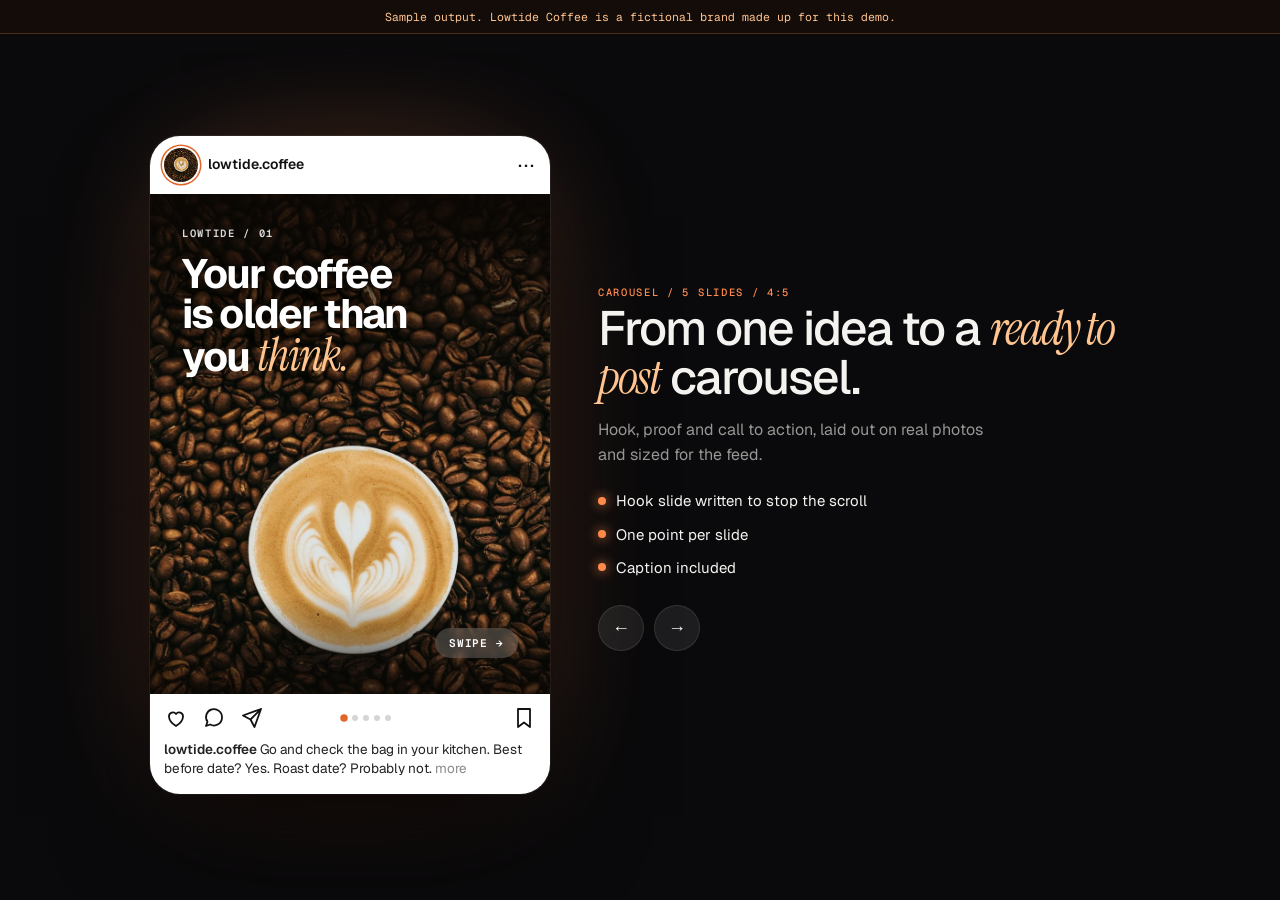
==== demos/carousel.html @ 34f1e99e "Kilnwork demo site Landing page with six sample outputs for a fictional brand.  Co-Authored-By: Clau" ====
<!doctype html>
<html lang="en">
<head>
<meta charset="utf-8">
<meta name="viewport" content="width=device-width, initial-scale=1">
<title>Lowtide Coffee - sample carousel</title>
<link rel="stylesheet" href="demo.css">
<style>
  .wrap{display:grid;grid-template-columns:auto 1fr;gap:48px;align-items:center;max-width:980px;margin:0 auto}
  .post{width:min(400px,92vw,max(250px,calc((100vh - 240px) * .8)));border-radius:30px;background:#fff;color:#111;overflow:hidden;box-shadow:0 50px 110px -30px #000,0 0 0 1px rgba(255,255,255,.08),0 0 140px -50px rgba(255,138,76,.6)}
  .post__top{display:flex;align-items:center;gap:10px;padding:12px 14px}
  .ava{width:34px;height:34px;border-radius:50%;background:url(img/latte.jpg) center/cover;box-shadow:0 0 0 2px #fff,0 0 0 3.5px #e0662a}
  .post__top b{font-size:14px;font-weight:600}
  .post__top span{margin-left:auto;font-size:20px;letter-spacing:2px;line-height:1}
  .rail{display:flex;overflow-x:auto;scroll-snap-type:x mandatory;scrollbar-width:none;cursor:grab}
  .rail::-webkit-scrollbar{display:none}
  .sl{position:relative;flex:none;width:100%;aspect-ratio:4/5;scroll-snap-align:center;display:flex;flex-direction:column;justify-content:space-between;padding:8% 8% 9%;color:#fff;background-size:cover;background-position:center;overflow:hidden;isolation:isolate}
  .sl::before{content:"";position:absolute;inset:0;z-index:-1;background:linear-gradient(180deg,rgba(10,6,3,var(--t,.72)) 0%,rgba(10,6,3,0) var(--tm,42%),rgba(10,6,3,0) var(--bm,55%),rgba(10,6,3,var(--b,.85)) 100%)}
  .sl small{display:block;font:600 10.5px "Geist Mono",monospace;letter-spacing:.16em;opacity:.85}
  .sl h2{font-size:clamp(30px,10.2cqw,42px);line-height:.98;letter-spacing:-.045em;font-weight:700;text-wrap:balance;text-shadow:0 2px 18px rgba(0,0,0,.45)}
  .sl h2 em{font-size:1.12em;font-weight:400;color:#ffc48f}
  .sl p{margin-top:10px;font-size:clamp(13px,4cqw,16px);line-height:1.32;font-weight:500;max-width:26ch;text-shadow:0 1px 10px rgba(0,0,0,.6)}
  .row{display:flex;justify-content:space-between;align-items:center;gap:10px}
  .swipe{padding:8px 14px;border-radius:999px;background:rgba(255,255,255,.18);backdrop-filter:blur(6px);font:600 11px "Geist Mono",monospace;letter-spacing:.08em}
  .cta{padding:13px 22px;border-radius:999px;background:#fff;color:#17110c;font-weight:700;font-size:15px;white-space:nowrap}
  .handle{font:600 12.5px "Geist",sans-serif;opacity:.9;text-shadow:0 1px 8px rgba(0,0,0,.7)}
  .plate{margin:0 -3% -2%;padding:6% 6% 6.5%;border-radius:20px;background:rgba(16,9,5,.78);backdrop-filter:blur(10px);-webkit-backdrop-filter:blur(10px);box-shadow:inset 0 0 0 1px rgba(255,255,255,.12)}
  .seven{display:flex;align-items:center;gap:14px}
  .seven b{flex:none;font:700 clamp(84px,30cqw,124px)/.8 "Geist",sans-serif;letter-spacing:-.06em;color:#ff9a5f}
  .ring{position:absolute;left:35%;top:40%;width:30%;aspect-ratio:1;border-radius:50%;border:4px solid #e0662a;box-shadow:0 0 30px rgba(224,102,42,.55);display:grid;place-items:center;font:italic 400 clamp(44px,15cqw,64px) "Instrument Serif",serif;color:#fff;text-shadow:0 2px 14px rgba(60,30,10,.8)}
  .sl--paper{color:#17110c}
  .sl--paper::before{background:linear-gradient(180deg,rgba(214,182,140,.55) 0%,rgba(214,182,140,0) 34%,rgba(255,255,255,0) 70%,rgba(250,247,242,.85) 100%)}
  .sl--paper h2{text-shadow:none}
  .sl--paper h2 em{color:#a8410f}
  .sl--paper p{text-shadow:none;margin-top:0;max-width:30ch}
  .post__bar{display:flex;align-items:center;gap:14px;padding:12px 14px 6px}
  .post__bar svg{width:24px;height:24px;fill:none;stroke:#111;stroke-width:1.8;stroke-linecap:round;stroke-linejoin:round}
  .dots{display:flex;gap:5px;margin:0 auto;transform:translateX(-22px)}
  .dots i{width:6px;height:6px;border-radius:50%;background:#d5d5d5;transition:background .3s,transform .3s}
  .dots i.on{background:#e0662a;transform:scale(1.25)}
  .cap{padding:4px 14px 16px;font-size:13.5px;line-height:1.4;color:#222}
  .cap b{font-weight:600}
  .cap span{color:#8a8a8a}
  .side h1{font-size:clamp(30px,4vw,48px);line-height:1;letter-spacing:-.04em;font-weight:500}
  .side h1 em{color:var(--ember-2)}
  .side p{margin-top:16px;color:var(--muted);max-width:36ch}
  .side ul{margin-top:22px;display:grid;gap:10px;list-style:none;color:var(--ink);font-size:15px}
  .side li{display:flex;gap:10px;align-items:center}
  .side li::before{content:"";width:8px;height:8px;border-radius:50%;background:var(--ember);box-shadow:0 0 12px var(--ember)}
  .nav{display:flex;gap:10px;margin-top:26px}
  .nav button{width:46px;height:46px;border-radius:50%;border:0;background:rgba(255,255,255,.08);box-shadow:inset 0 0 0 1px var(--line);color:var(--ink);font-size:18px;cursor:pointer;transition:background .3s,transform .3s}
  .nav button:hover{background:rgba(255,138,76,.25)}
  .nav button:active{transform:scale(.94)}
  @media (max-width:820px){.wrap{grid-template-columns:1fr;justify-items:center;gap:26px}.side{text-align:center}.side p{margin-inline:auto}.side ul{display:none}.nav{justify-content:center}}
</style>
</head>
<body>
<div class="note">Sample output. Lowtide Coffee is a fictional brand made up for this demo.</div>
<div class="center">
  <div class="wrap">
    <div class="post">
      <div class="post__top"><i class="ava"></i><b>lowtide.coffee</b><span>···</span></div>
      <div class="rail" id="rail" style="container-type:inline-size">
        <section class="sl" style="background-image:url(img/latte.jpg);background-size:122% auto;background-position:50% 0%;--t:.9;--tm:46%;--bm:80%;--b:.7">
          <div><small>LOWTIDE / 01</small><h2 style="margin-top:14px">Your coffee is older than you <em>think.</em></h2></div>
          <div class="row"><span></span><span class="swipe">SWIPE →</span></div>
        </section>
        <section class="sl sl--paper" style="background-image:url(img/bag1.jpg);background-size:auto 118%;background-position:42% 60%">
          <div><small>LOWTIDE / 02</small><h2 style="margin-top:14px">Find the <em>roast date.</em></h2></div>
          <i class="ring">?</i>
          <p class="foot">Only a "best before"? Then nobody wants you to know when it was roasted.</p>
        </section>
        <section class="sl" style="background-image:url(img/beans1.jpg);--t:.55;--tm:30%;--bm:38%;--b:.94">
          <small>LOWTIDE / 03</small>
          <div class="plate"><h2>Flavour fades <em>after roasting.</em></h2><p>Coffee is a fresh product. The aromas you pay for slowly escape.</p></div>
        </section>
        <section class="sl" style="background-image:url(img/roast3.jpg);background-position:50% 30%;--t:.5;--tm:26%;--bm:40%;--b:.96">
          <small>LOWTIDE / 04</small>
          <div class="plate"><div class="seven"><b>7</b><h2>days from roaster to door.</h2></div><p>Roasted to order. Posted the same week.</p></div>
        </section>
        <section class="sl" style="background-image:url(img/cup.jpg);background-position:50% 100%;--t:.92;--tm:40%;--bm:72%;--b:.9">
          <div><small>LOWTIDE / 05</small><h2 style="margin-top:14px">Taste the <em>difference</em> once.</h2></div>
          <div class="row"><span class="cta">Link in bio →</span><span class="handle">@lowtide.coffee</span></div>
        </section>
      </div>
      <div class="post__bar">
        <svg viewBox="0 0 24 24"><path d="M12 20s-7-4.4-7-9.6A3.9 3.9 0 0 1 12 8a3.9 3.9 0 0 1 7 2.400C19 15.600 12 20 12 20z"/></svg>
        <svg viewBox="0 0 24 24"><path d="M20 11.500a8 8 0 0 1-11.800 7L4 20l1.500-4.200A8 8 0 1 1 20 11.500z"/></svg>
        <svg viewBox="0 0 24 24"><path d="M21 3 10.500 13.500M21 3l-6.500 18-4-7.500L3 9.500z"/></svg>
        <div class="dots" id="dots"><i class="on"></i><i></i><i></i><i></i><i></i></div>
        <svg viewBox="0 0 24 24"><path d="M6 3h12v18l-6-4.500L6 21z"/></svg>
      </div>
      <p class="cap"><b>lowtide.coffee</b> Go and check the bag in your kitchen. Best before date? Yes. Roast date? Probably not. <span>more</span></p>
    </div>
    <div class="side">
      <span class="lbl">Carousel / 5 slides / 4:5</span>
      <h1>From one idea to a <em>ready to post</em> carousel.</h1>
      <p>Hook, proof and call to action, laid out on real photos and sized for the feed.</p>
      <ul><li>Hook slide written to stop the scroll</li><li>One point per slide</li><li>Caption included</li></ul>
      <div class="nav"><button id="prev" aria-label="Previous slide">←</button><button id="next" aria-label="Next slide">→</button></div>
    </div>
  </div>
</div>
<script>
  const rail = document.getElementById('rail'), dots = [...document.querySelectorAll('#dots i')];
  const io = new IntersectionObserver((es) => es.forEach((e) => {
    if (e.isIntersecting) dots.forEach((d, i) => d.classList.toggle('on', rail.children[i] === e.target));
  }), { root: rail, threshold: 0.6 });
  [...rail.children].forEach((s) => io.observe(s));
  const go = (d) => rail.scrollBy({ left: d * rail.clientWidth, behavior: 'smooth' });
  document.getElementById('prev').onclick = () => go(-1);
  document.getElementById('next').onclick = () => go(1);
</script>
</body>
</html>
---- demos/demo.css ----
@import url("https://fonts.googleapis.com/css2?family=Geist:wght@300;400;500;600;700&family=Geist+Mono:wght@400;500&family=Instrument+Serif:ital@0;1&display=swap");
:root{--bg:#0a0a0c;--ink:#f4f3ef;--muted:rgba(244,243,239,.6);--faint:rgba(244,243,239,.36);--line:rgba(255,255,255,.1);--ember:#ff8a4c;--ember-2:#ffc48f;--cream:#f4f1ea;--dark:#17110c;--ease:cubic-bezier(.16,1,.3,1)}
*{box-sizing:border-box;margin:0;padding:0}
html,body{height:100%}
body{background:var(--bg);color:var(--ink);font-family:"Geist",system-ui,sans-serif;line-height:1.55;-webkit-font-smoothing:antialiased}
em{font-family:"Instrument Serif",serif;font-style:italic;font-weight:400}
.note{position:sticky;top:0;z-index:5;padding:9px 16px;text-align:center;font:400 11.5px "Geist Mono",monospace;color:var(--ember-2);background:rgba(20,13,9,.92);border-bottom:1px solid rgba(255,138,76,.25)}
.center{min-height:calc(100% - 38px);display:grid;place-items:center;padding:28px 16px}
.doc{max-width:760px;margin:0 auto;padding:44px 24px 80px}
.doc h1{font-size:clamp(30px,5vw,46px);line-height:1.02;letter-spacing:-.04em;font-weight:500}
.doc h1 em{color:var(--ember-2)}
.doc .meta{margin-top:14px;font:400 12px "Geist Mono",monospace;color:var(--faint)}
.lbl{display:inline-block;font:500 10.5px "Geist Mono",monospace;letter-spacing:.16em;text-transform:uppercase;color:var(--ember)}
.panel{margin-top:18px;padding:24px;border-radius:20px;background:linear-gradient(180deg,#131316,#0d0d10);box-shadow:inset 0 0 0 1px var(--line),inset 0 1px 0 rgba(255,255,255,.08)}
.panel p{color:var(--muted);margin-top:8px}
.panel p b,.panel li b{color:var(--ink);font-weight:500}
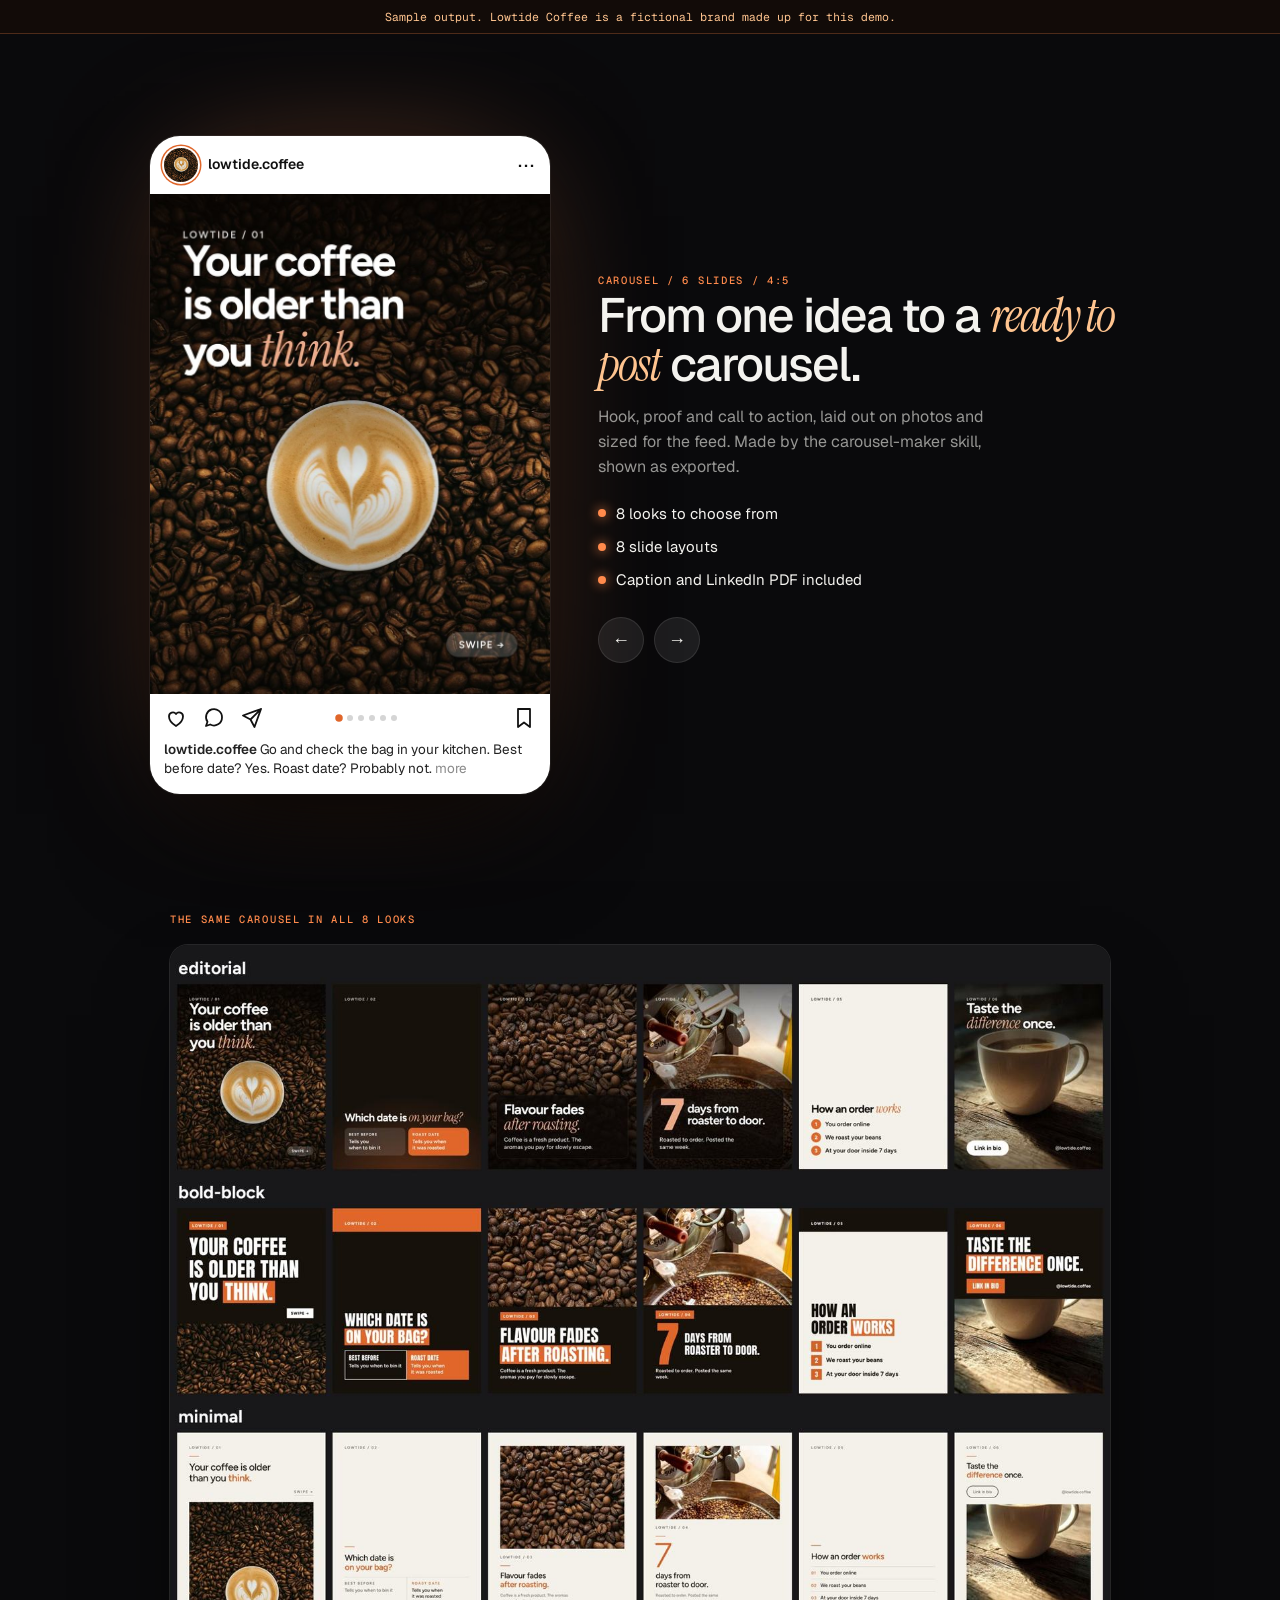
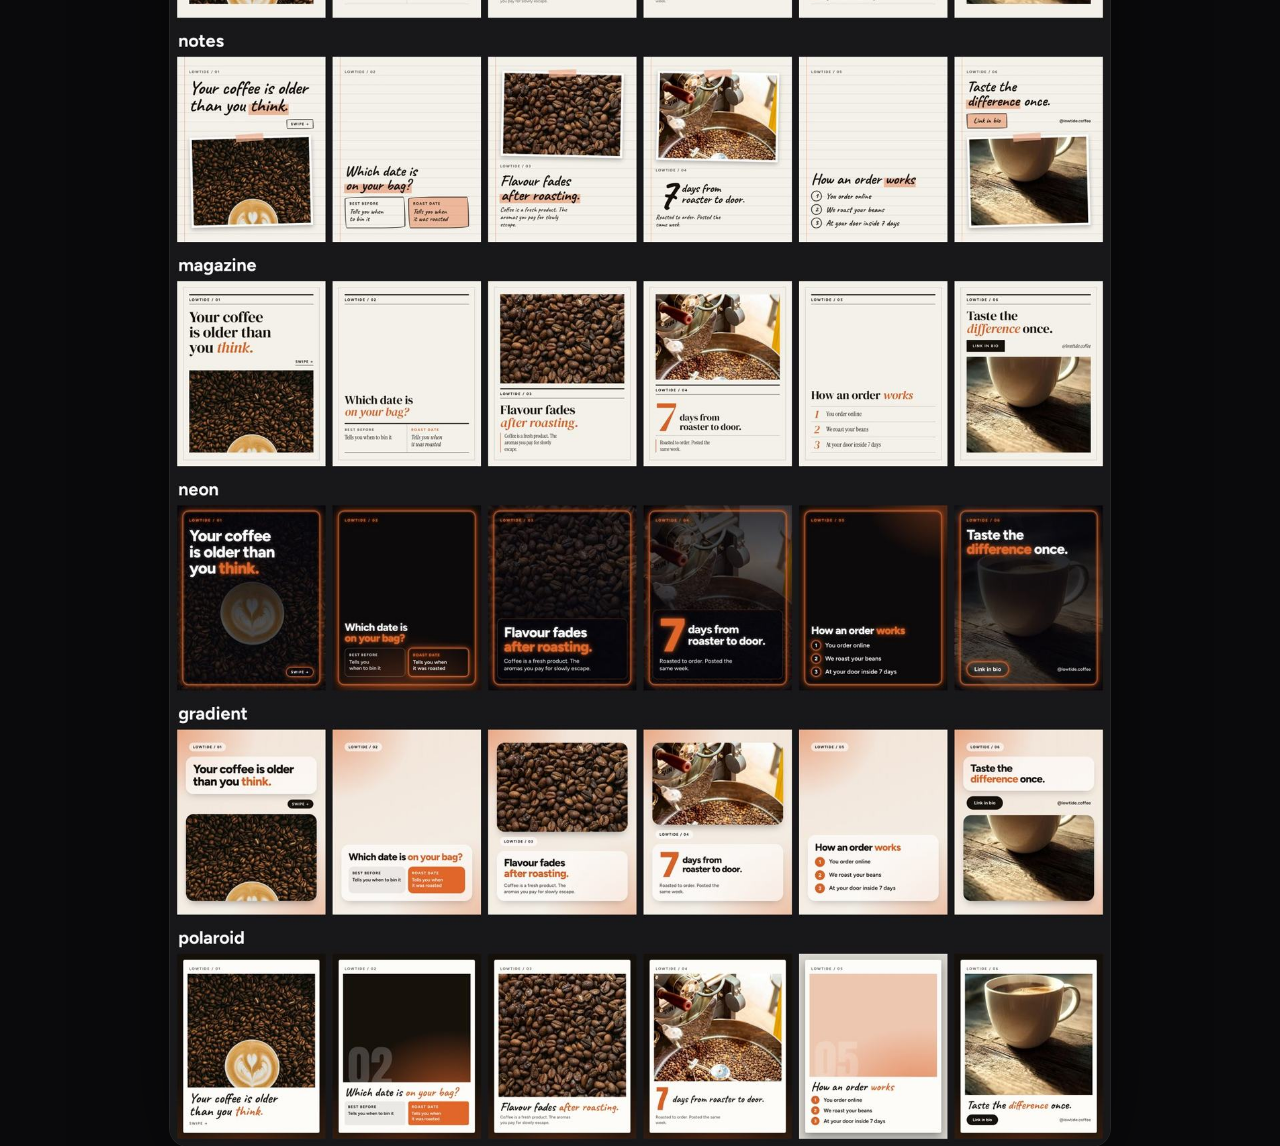
==== commit 3e345c81: "Show real skill outputs and match the skill list to what exists - Samples are now outputs of the pac" ====
--- a/demos/carousel.html
+++ b/demos/carousel.html
@@ -14,7 +14,7 @@
   .post__top span{margin-left:auto;font-size:20px;letter-spacing:2px;line-height:1}
   .rail{display:flex;overflow-x:auto;scroll-snap-type:x mandatory;scrollbar-width:none;cursor:grab}
   .rail::-webkit-scrollbar{display:none}
-  .sl{position:relative;flex:none;width:100%;aspect-ratio:4/5;scroll-snap-align:center;display:flex;flex-direction:column;justify-content:space-between;padding:8% 8% 9%;color:#fff;background-size:cover;background-position:center;overflow:hidden;isolation:isolate}
+  .sl{position:relative;flex:none;width:100%;aspect-ratio:4/5;scroll-snap-align:center;object-fit:cover;display:flex;flex-direction:column;justify-content:space-between;padding:8% 8% 9%;color:#fff;background-size:cover;background-position:center;overflow:hidden;isolation:isolate}
   .sl::before{content:"";position:absolute;inset:0;z-index:-1;background:linear-gradient(180deg,rgba(10,6,3,var(--t,.72)) 0%,rgba(10,6,3,0) var(--tm,42%),rgba(10,6,3,0) var(--bm,55%),rgba(10,6,3,var(--b,.85)) 100%)}
   .sl small{display:block;font:600 10.5px "Geist Mono",monospace;letter-spacing:.16em;opacity:.85}
   .sl h2{font-size:clamp(30px,10.2cqw,42px);line-height:.98;letter-spacing:-.045em;font-weight:700;text-wrap:balance;text-shadow:0 2px 18px rgba(0,0,0,.45)}
@@ -51,6 +51,9 @@
   .nav button{width:46px;height:46px;border-radius:50%;border:0;background:rgba(255,255,255,.08);box-shadow:inset 0 0 0 1px var(--line);color:var(--ink);font-size:18px;cursor:pointer;transition:background .3s,transform .3s}
   .nav button:hover{background:rgba(255,138,76,.25)}
   .nav button:active{transform:scale(.94)}
+  img.sl{padding:0;display:block}
+  .looks{max-width:980px;margin:10px auto 70px;padding:0 20px}
+  .looks img{display:block;width:100%;height:auto;margin-top:14px;border-radius:18px;box-shadow:0 0 0 1px rgba(255,255,255,.12),0 40px 90px -30px #000}
   @media (max-width:820px){.wrap{grid-template-columns:1fr;justify-items:center;gap:26px}.side{text-align:center}.side p{margin-inline:auto}.side ul{display:none}.nav{justify-content:center}}
 </style>
 </head>
@@ -61,46 +64,32 @@
     <div class="post">
       <div class="post__top"><i class="ava"></i><b>lowtide.coffee</b><span>···</span></div>
       <div class="rail" id="rail" style="container-type:inline-size">
-        <section class="sl" style="background-image:url(img/latte.jpg);background-size:122% auto;background-position:50% 0%;--t:.9;--tm:46%;--bm:80%;--b:.7">
-          <div><small>LOWTIDE / 01</small><h2 style="margin-top:14px">Your coffee is older than you <em>think.</em></h2></div>
-          <div class="row"><span></span><span class="swipe">SWIPE →</span></div>
-        </section>
-        <section class="sl sl--paper" style="background-image:url(img/bag1.jpg);background-size:auto 118%;background-position:42% 60%">
-          <div><small>LOWTIDE / 02</small><h2 style="margin-top:14px">Find the <em>roast date.</em></h2></div>
-          <i class="ring">?</i>
-          <p class="foot">Only a "best before"? Then nobody wants you to know when it was roasted.</p>
-        </section>
-        <section class="sl" style="background-image:url(img/beans1.jpg);--t:.55;--tm:30%;--bm:38%;--b:.94">
-          <small>LOWTIDE / 03</small>
-          <div class="plate"><h2>Flavour fades <em>after roasting.</em></h2><p>Coffee is a fresh product. The aromas you pay for slowly escape.</p></div>
-        </section>
-        <section class="sl" style="background-image:url(img/roast3.jpg);background-position:50% 30%;--t:.5;--tm:26%;--bm:40%;--b:.96">
-          <small>LOWTIDE / 04</small>
-          <div class="plate"><div class="seven"><b>7</b><h2>days from roaster to door.</h2></div><p>Roasted to order. Posted the same week.</p></div>
-        </section>
-        <section class="sl" style="background-image:url(img/cup.jpg);background-position:50% 100%;--t:.92;--tm:40%;--bm:72%;--b:.9">
-          <div><small>LOWTIDE / 05</small><h2 style="margin-top:14px">Taste the <em>difference</em> once.</h2></div>
-          <div class="row"><span class="cta">Link in bio →</span><span class="handle">@lowtide.coffee</span></div>
-        </section>
+        <img class="sl" src="real/carousel/slide-01.jpg" alt="Carousel slide 1">
+        <img class="sl" src="real/carousel/slide-02.jpg" alt="Carousel slide 2">
+        <img class="sl" src="real/carousel/slide-03.jpg" alt="Carousel slide 3">
+        <img class="sl" src="real/carousel/slide-04.jpg" alt="Carousel slide 4">
+        <img class="sl" src="real/carousel/slide-05.jpg" alt="Carousel slide 5">
+        <img class="sl" src="real/carousel/slide-06.jpg" alt="Carousel slide 6">
       </div>
       <div class="post__bar">
         <svg viewBox="0 0 24 24"><path d="M12 20s-7-4.4-7-9.6A3.9 3.9 0 0 1 12 8a3.9 3.9 0 0 1 7 2.400C19 15.600 12 20 12 20z"/></svg>
         <svg viewBox="0 0 24 24"><path d="M20 11.500a8 8 0 0 1-11.800 7L4 20l1.500-4.200A8 8 0 1 1 20 11.500z"/></svg>
         <svg viewBox="0 0 24 24"><path d="M21 3 10.500 13.500M21 3l-6.500 18-4-7.500L3 9.500z"/></svg>
-        <div class="dots" id="dots"><i class="on"></i><i></i><i></i><i></i><i></i></div>
+        <div class="dots" id="dots"><i class="on"></i><i></i><i></i><i></i><i></i><i></i></div>
         <svg viewBox="0 0 24 24"><path d="M6 3h12v18l-6-4.500L6 21z"/></svg>
       </div>
       <p class="cap"><b>lowtide.coffee</b> Go and check the bag in your kitchen. Best before date? Yes. Roast date? Probably not. <span>more</span></p>
     </div>
     <div class="side">
-      <span class="lbl">Carousel / 5 slides / 4:5</span>
+      <span class="lbl">Carousel / 6 slides / 4:5</span>
       <h1>From one idea to a <em>ready to post</em> carousel.</h1>
-      <p>Hook, proof and call to action, laid out on real photos and sized for the feed.</p>
-      <ul><li>Hook slide written to stop the scroll</li><li>One point per slide</li><li>Caption included</li></ul>
+      <p>Hook, proof and call to action, laid out on photos and sized for the feed. Made by the carousel-maker skill, shown as exported.</p>
+      <ul><li>8 looks to choose from</li><li>8 slide layouts</li><li>Caption and LinkedIn PDF included</li></ul>
       <div class="nav"><button id="prev" aria-label="Previous slide">←</button><button id="next" aria-label="Next slide">→</button></div>
     </div>
   </div>
 </div>
+<div class="looks"><span class="lbl">The same carousel in all 8 looks</span><img src="real/carousel/gallery.jpg" alt="The same carousel rendered in eight different looks" loading="lazy"></div>
 <script>
   const rail = document.getElementById('rail'), dots = [...document.querySelectorAll('#dots i')];
   const io = new IntersectionObserver((es) => es.forEach((e) => {
